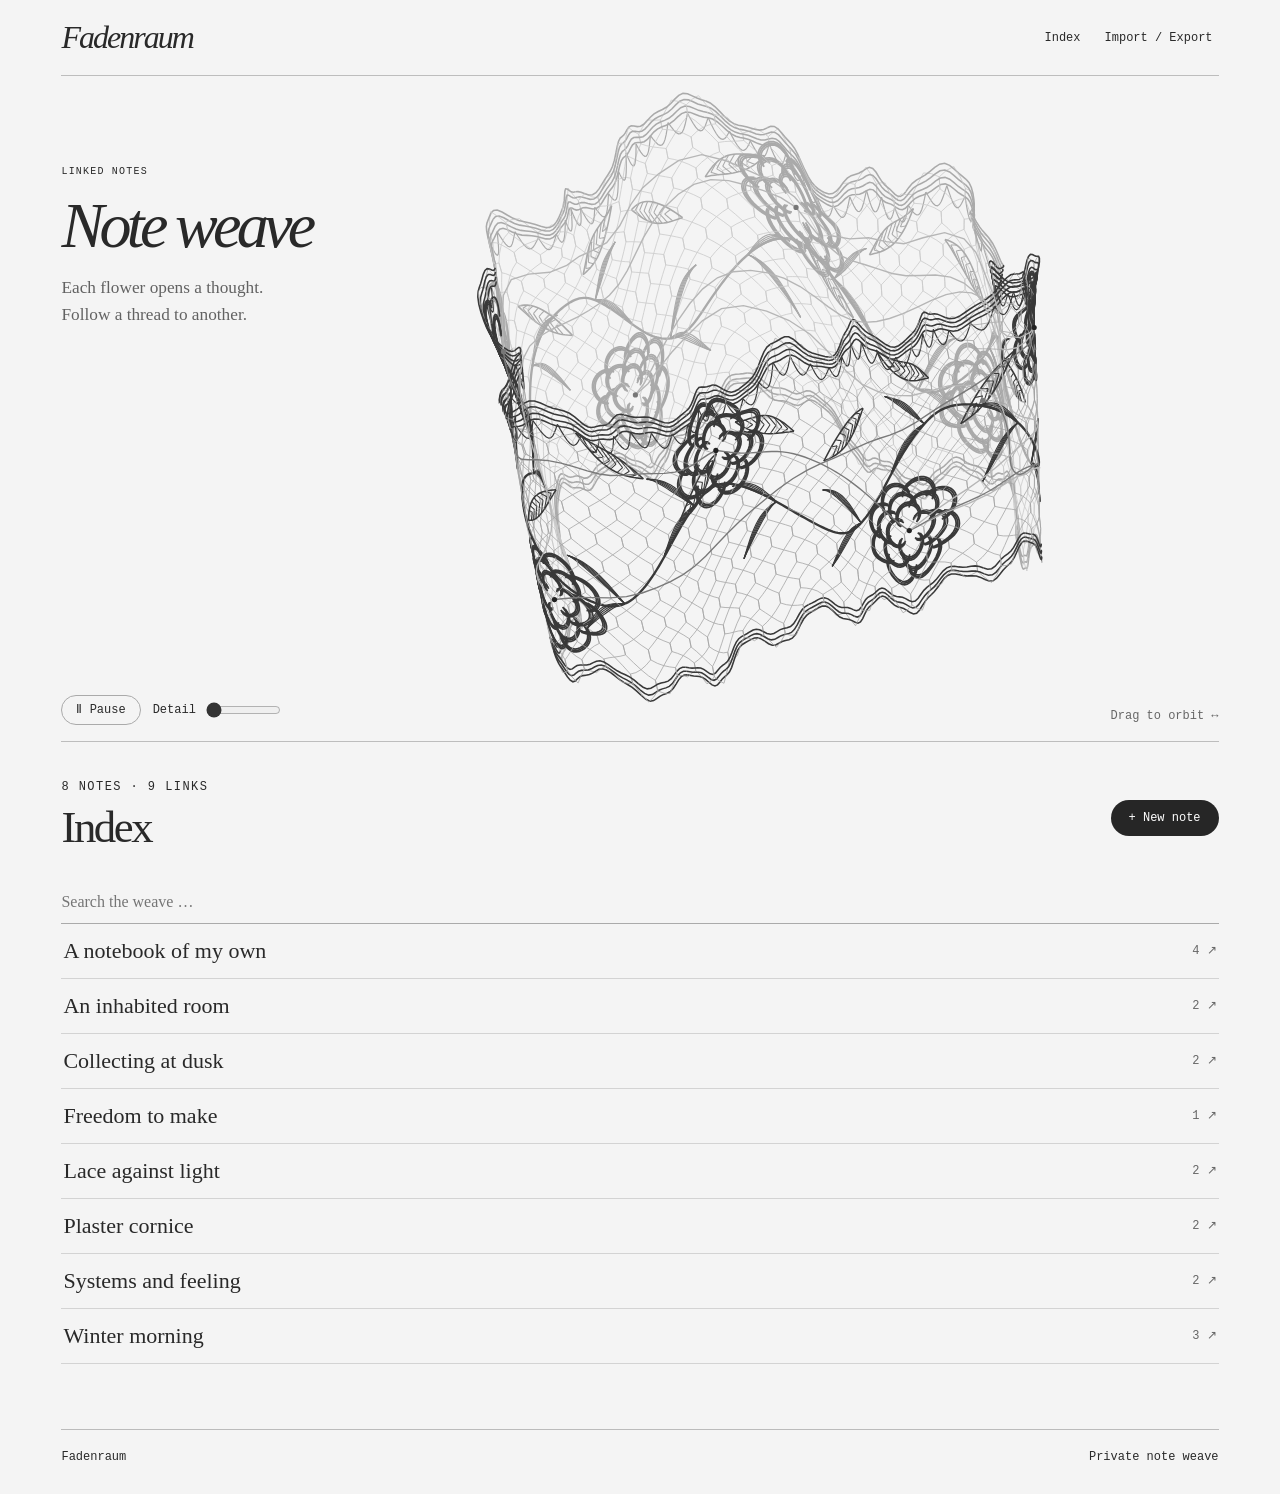
==== notizgewebe.html @ 85946fc1 "Publish Fadenraum static site Co-authored-by: Copilot App <223556219+Copilot@users.noreply.github.co" ====
<!doctype html><html lang="en"><head><meta charset="utf-8"><meta name="viewport" content="width=device-width,initial-scale=1"><meta name="theme-color" content="#f4f4f4"><title>Fadenraum — Note weave</title><link rel="icon" href="data:,"><link rel="stylesheet" href="raum.css"></head><body>
<header><a class="brand" href="#atelier">Fadenraum</a><nav><a href="#register">Index</a><button id="transfer">Import / Export</button></nav></header>
<main><section class="stage" id="atelier"><div class="heading"><small>Linked notes</small><h1>Note weave</h1><p>Each flower opens a thought.<br>Follow a thread to another.</p></div><div class="viewer"><canvas id="art" tabindex="0" aria-label="Drag or use the arrow keys to rotate. All notes are available in the index."></canvas><div id="tip" hidden></div></div><div class="controls"><button id="motion"></button><label>Detail <input type="range" min="0" max="100" value="0" id="zoom"></label></div><span class="guide">Drag to orbit ↔</span></section>
<section id="register"><div class="bar"><div><small id="count"></small><h2>Index</h2></div><button class="solid" id="new">+ New note</button></div><input type="search" id="search" placeholder="Search the weave …" aria-label="Search notes"><div id="list"></div></section></main>
<dialog id="panel"><div class="panelHead"><small id="mode"></small><button class="close" aria-label="Close">×</button></div><div id="reader"><h2 id="readtitle"></h2><article id="readbody"></article><section id="backlinks"></section><div class="row"><button id="edit">Edit</button><button id="download">Markdown ↓</button></div></div>
<form id="editor"><label>Title<input id="title" required maxlength="200" autocomplete="off"></label><label>Note<textarea id="body" rows="11" placeholder="Write here. Link a thought with [[Title]]."></textarea></label><label>Insert link<select id="linkselect"><option value="">Choose a note …</option></select></label><div class="row"><button class="solid" type="submit">Save</button><button type="button" id="cancel">Cancel</button></div><p role="status" id="editmsg"></p></form></dialog>
<dialog id="exchange"><div class="panelHead"><small>Your archive</small><button class="close" aria-label="Close">×</button></div><h2>Import / Export</h2><p>Import Markdown files from your Obsidian vault or a ZIP archive. Links such as [[Title]] and [[Title|Alias]] become threads.</p><label class="file">Import notes <input type="file" id="files" multiple accept=".md,.markdown,.zip"></label><p>Notes are stored in this browser. Export a ZIP of Markdown files to open your collection in Obsidian.</p><button class="under" id="export">Export weave as ZIP ↓</button><p role="status" id="importmsg"></p></dialog><footer>Fadenraum <span>Private note weave</span></footer><script src="lib/fflate.js"></script><script type="module" src="notizen.js"></script></body></html>
---- raum.css ----
*{box-sizing:border-box}html{scroll-behavior:smooth}body{margin:0;padding:0 clamp(18px,4.8vw,90px);background:#f4f4f4;color:#292929;font:17px/1.55 Georgia,serif}header,nav,.bar,.controls,.row,.panelHead,footer{display:flex;align-items:center;gap:18px}header,footer,.bar,.panelHead{justify-content:space-between}header{height:76px;border-bottom:1px solid #bdbdbd}.brand{font:italic 32px Georgia;letter-spacing:-2px}a,button,input,textarea,select{color:inherit}a{text-decoration:none}button,.file{cursor:pointer}button{background:none;border:0;padding:6px}nav,button,small,.guide,.controls label,.file,.under,footer,#tip,#count,#backlinks h3,#editmsg,#importmsg{font:12px/1.5 'Courier New',monospace}small{letter-spacing:.12em;text-transform:uppercase;font-size:10px}button:hover,nav a:hover,.under{text-decoration:underline;text-underline-offset:4px}.stage{height:clamp(495px,74svh,820px);position:relative;border-bottom:1px solid #bdbdbd}.heading{position:absolute;left:0;top:12%;z-index:1;pointer-events:none}.heading h1{font:italic normal clamp(43px,5vw,88px)/1 Georgia;letter-spacing:-.073em;margin:12px 0}.heading p{font-size:clamp(15px,1.35vw,21px);color:#626262}.viewer{position:absolute;inset:0 -2% 0 20%;overflow:hidden}canvas{width:100%;height:100%;display:block;cursor:grab;touch-action:pan-y}#tip{pointer-events:none;position:absolute;background:#202020;color:white;padding:4px 10px}.controls,.guide{position:absolute;bottom:16px}.controls{gap:12px}.controls button,.file,.row button{border:1px solid #aaa;border-radius:25px;padding:5px 14px}.controls label{display:flex;align-items:center;gap:8px}input[type=range]{width:75px;accent-color:#333}.guide{right:0;color:#666}.bar{padding:30px 0 16px}h2{font:normal clamp(33px,3.5vw,56px)/1.1 Georgia;letter-spacing:-.055em;margin:5px 0 12px}.solid,.row .solid{background:#262626;color:white;border-radius:36px;padding:9px 18px}.bar .solid{white-space:nowrap}#search{border:0;border-bottom:1px solid #aaa;background:transparent;width:100%;font:16px Georgia;padding:12px 0}#list{margin-bottom:65px}.entry{display:flex;width:100%;align-items:center;gap:16px;padding:14px 2px;border-bottom:1px solid #d3d3d3;text-align:left}.entry strong{font:normal 22px Georgia}.entry span:last-child{margin-left:auto;color:#666}.entry code{font-size:11px;color:#666}footer{border-top:1px solid #bbb;padding:18px 0 28px}dialog{max-height:89svh;width:min(550px,94vw);padding:clamp(20px,4vw,45px);border:1px solid #aaa;background:#f5f5f5;color:#272727}dialog::backdrop{background:#2228}.panelHead{margin-bottom:22px}.close{font:26px Georgia}#readbody{overflow-wrap:anywhere;white-space:pre-wrap;margin:20px 0}#readbody button,#backlinks button{border-bottom:1px solid #999;padding:0;font:inherit}#backlinks{border-top:1px solid #ccc;margin:24px 0;padding-top:10px}#backlinks button{margin:0 12px 4px 0}#backlinks h3{font-weight:normal;color:#555}.row{flex-wrap:wrap}.file{display:inline-block}.file input{display:block;max-width:100%;margin:6px 0}#editor label{display:block;font:12px/1.5 'Courier New',monospace;margin-bottom:16px}#editor input,#editor textarea,#editor select{display:block;width:100%;border:1px solid #bbb;padding:10px;background:white;font:16px/1.45 Georgia}#editor textarea{resize:vertical}.empty{color:#666}a:focus-visible,button:focus-visible,input:focus-visible,canvas:focus-visible{outline:2px solid #555;outline-offset:2px}[hidden]{display:none!important}
@media(max-width:720px){header{height:60px}nav{gap:8px}.brand{font-size:26px}.stage{height:clamp(490px,75svh,620px)}.heading{top:16px}.heading h1{font-size:44px;margin:4px 0}.heading p{margin:5px 0;font-size:14px}.viewer{inset:116px -11px 48px}.controls,.guide{bottom:14px}.guide{font-size:10px}.entry strong{font-size:19px}.entry{gap:10px}.entry span:last-child{font-size:10px}}
@media(prefers-reduced-motion:reduce){html{scroll-behavior:auto}}
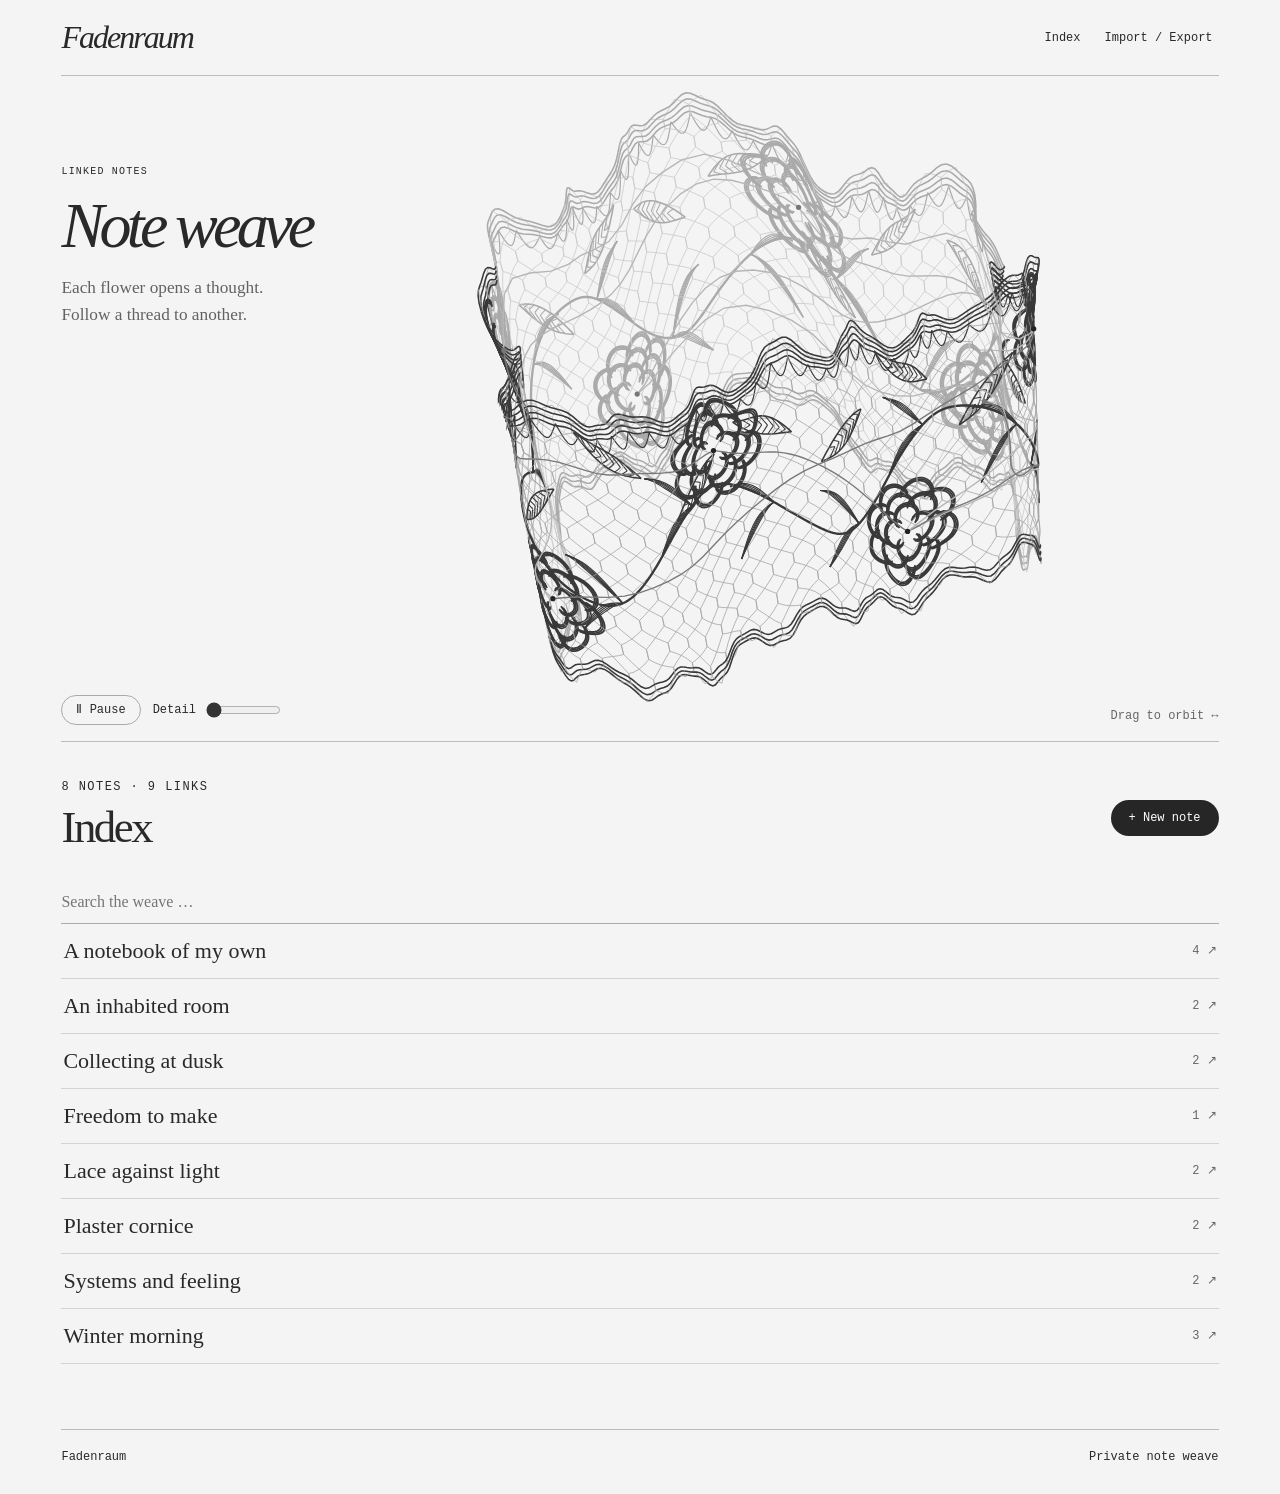
==== commit ecf087b1: "Transform Fadenraum into a fashion brand Co-authored-by: Copilot App <223556219+Copilot@users.norepl" ====
--- a/notizgewebe.html
+++ b/notizgewebe.html
@@ -1,5 +1,5 @@
 <!doctype html><html lang="en"><head><meta charset="utf-8"><meta name="viewport" content="width=device-width,initial-scale=1"><meta name="theme-color" content="#f4f4f4"><title>Fadenraum — Note weave</title><link rel="icon" href="data:,"><link rel="stylesheet" href="raum.css"></head><body>
-<header><a class="brand" href="#atelier">Fadenraum</a><nav><a href="#register">Index</a><button id="transfer">Import / Export</button></nav></header>
+<header><a class="brand" href="index.html">Fadenraum</a><nav><a href="#register">Index</a><button id="transfer">Import / Export</button></nav></header>
 <main><section class="stage" id="atelier"><div class="heading"><small>Linked notes</small><h1>Note weave</h1><p>Each flower opens a thought.<br>Follow a thread to another.</p></div><div class="viewer"><canvas id="art" tabindex="0" aria-label="Drag or use the arrow keys to rotate. All notes are available in the index."></canvas><div id="tip" hidden></div></div><div class="controls"><button id="motion"></button><label>Detail <input type="range" min="0" max="100" value="0" id="zoom"></label></div><span class="guide">Drag to orbit ↔</span></section>
 <section id="register"><div class="bar"><div><small id="count"></small><h2>Index</h2></div><button class="solid" id="new">+ New note</button></div><input type="search" id="search" placeholder="Search the weave …" aria-label="Search notes"><div id="list"></div></section></main>
 <dialog id="panel"><div class="panelHead"><small id="mode"></small><button class="close" aria-label="Close">×</button></div><div id="reader"><h2 id="readtitle"></h2><article id="readbody"></article><section id="backlinks"></section><div class="row"><button id="edit">Edit</button><button id="download">Markdown ↓</button></div></div>
